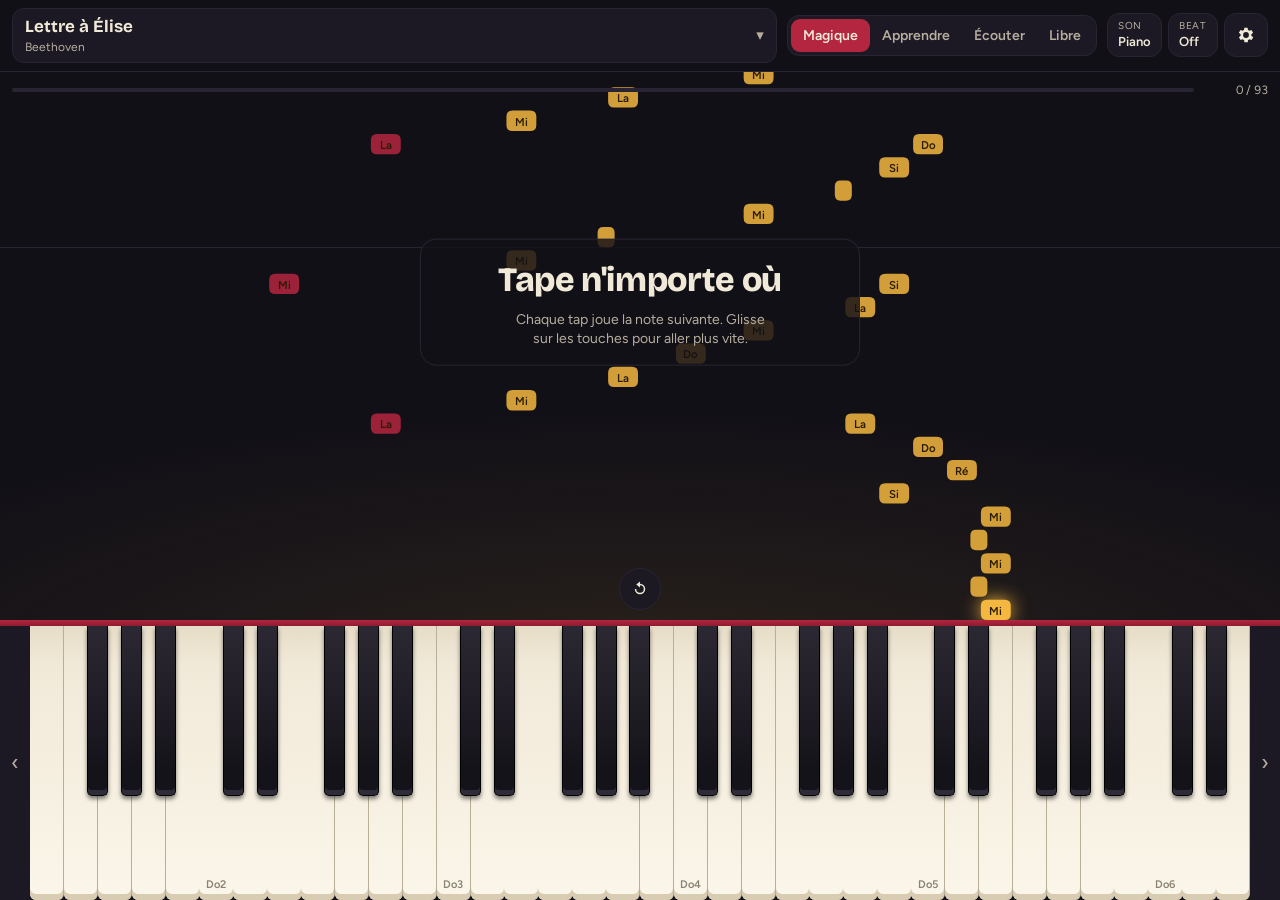
==== index.html @ 15a14df0 "Piano Magique : appli piano gratuite pour jouer des morceaux célèbres - Modes Magique (chaque tap jo" ====
<!doctype html>
<html lang="fr">
<head>
<meta charset="utf-8">
<meta name="viewport" content="width=device-width, initial-scale=1, maximum-scale=1, user-scalable=no, viewport-fit=cover">
<title>Piano Magique</title>
<meta name="description" content="Joue des morceaux célèbres au piano en tapant n'importe quelle touche. Gratuit, sans pub, sans achat.">
<meta name="theme-color" content="#121017">
<meta name="apple-mobile-web-app-capable" content="yes">
<meta name="mobile-web-app-capable" content="yes">
<meta name="apple-mobile-web-app-status-bar-style" content="black-translucent">
<meta name="apple-mobile-web-app-title" content="Piano Magique">
<link rel="manifest" href="manifest.webmanifest">
<link rel="icon" href="icons/icon.svg" type="image/svg+xml">
<link rel="apple-touch-icon" href="icons/icon-180.png">
<link rel="preconnect" href="https://fonts.googleapis.com">
<link rel="preconnect" href="https://fonts.gstatic.com" crossorigin>
<link rel="stylesheet" href="https://fonts.googleapis.com/css2?family=Bricolage+Grotesque:opsz,wght@12..96,500;12..96,700;12..96,800&family=Figtree:wght@400;500;600;700&display=swap">
<link rel="stylesheet" href="style.css">
</head>
<body>
<div id="app" class="mode-magic">
  <header class="topbar">
    <button id="btnLibrary" class="song-btn" type="button" aria-haspopup="dialog">
      <span class="song-meta">
        <span id="songTitle" class="song-title">Choisis un morceau</span>
        <span id="songArtist" class="song-artist">Bibliothèque</span>
      </span>
      <span class="chev" aria-hidden="true">▾</span>
    </button>

    <nav class="modes" role="tablist" aria-label="Mode de jeu">
      <button type="button" role="tab" data-mode="magic" class="active" title="Chaque tap joue la note suivante du morceau">Magique</button>
      <button type="button" role="tab" data-mode="learn" title="Joue la bonne touche pour avancer">Apprendre</button>
      <button type="button" role="tab" data-mode="auto" title="Le morceau se joue tout seul">Écouter</button>
      <button type="button" role="tab" data-mode="free" title="Piano libre">Libre</button>
    </nav>

    <div class="tools">
      <button id="btnSound" class="tool-btn" type="button" aria-haspopup="dialog">
        <span class="tool-label">Son</span><span id="soundName" class="tool-value">Piano</span>
      </button>
      <button id="btnBeat" class="tool-btn" type="button" aria-haspopup="dialog">
        <span class="tool-label">Beat</span><span id="beatName" class="tool-value">Off</span>
      </button>
      <button id="btnSettings" class="icon-btn" type="button" aria-label="Réglages" aria-haspopup="dialog">
        <svg viewBox="0 0 24 24" width="20" height="20" aria-hidden="true"><path fill="currentColor" d="M19.4 13a7.6 7.6 0 0 0 0-2l2.1-1.6-2-3.5-2.5 1a7.4 7.4 0 0 0-1.7-1L15 3.3h-4l-.4 2.6a7.4 7.4 0 0 0-1.7 1l-2.5-1-2 3.5L6.6 11a7.6 7.6 0 0 0 0 2l-2.1 1.6 2 3.5 2.5-1c.5.4 1.1.7 1.7 1l.4 2.6h4l.4-2.6c.6-.3 1.2-.6 1.7-1l2.5 1 2-3.5L19.4 13ZM13 15.5a3.5 3.5 0 1 1 0-7 3.5 3.5 0 0 1 0 7Z" transform="translate(-1 0)"/></svg>
      </button>
    </div>
  </header>

  <section id="stage" aria-label="Partition">
    <canvas id="fall"></canvas>
    <div id="hint" class="hint">
      <strong>Tape n'importe où</strong>
      <span>Chaque tap joue la note suivante. Glisse sur les touches pour aller plus vite.</span>
    </div>
    <div class="hud">
      <div class="progress" aria-hidden="true"><div id="progressBar"></div></div>
      <span id="counter" class="counter">0 / 0</span>
    </div>
    <div class="transport">
      <button id="btnRestart" class="round-btn" type="button" aria-label="Recommencer">
        <svg viewBox="0 0 24 24" width="18" height="18" aria-hidden="true"><path fill="currentColor" d="M12 5V2L7 6l5 4V7a5 5 0 1 1-5 5H5a7 7 0 1 0 7-7Z"/></svg>
      </button>
      <button id="btnPlay" class="round-btn play" type="button" aria-label="Lecture">
        <svg class="i-play" viewBox="0 0 24 24" width="20" height="20" aria-hidden="true"><path fill="currentColor" d="M8 5v14l11-7z"/></svg>
        <svg class="i-pause" viewBox="0 0 24 24" width="20" height="20" aria-hidden="true"><path fill="currentColor" d="M7 5h4v14H7zm6 0h4v14h-4z"/></svg>
      </button>
      <label class="speed" for="speed">
        <span>Vitesse</span>
        <input id="speed" type="range" min="0.4" max="1.6" step="0.05" value="1">
        <output id="speedOut">100 %</output>
      </label>
      <button id="btnRec" class="round-btn rec" type="button" aria-label="Enregistrer">
        <span class="rec-dot" aria-hidden="true"></span>
      </button>
    </div>
    <div id="toast" class="toast" role="status" aria-live="polite"></div>
  </section>

  <section id="kbwrap" aria-label="Clavier">
    <div class="felt" aria-hidden="true"></div>
    <button id="octDown" class="oct-btn" type="button" aria-label="Octave plus grave">‹</button>
    <div id="keyboard"></div>
    <button id="octUp" class="oct-btn" type="button" aria-label="Octave plus aiguë">›</button>
  </section>
</div>

<!-- ======================= Panneaux ======================= -->
<div id="scrim" class="scrim" hidden></div>

<aside id="panelLibrary" class="panel" role="dialog" aria-modal="true" aria-labelledby="libTitle" hidden>
  <header class="panel-head">
    <h2 id="libTitle">Morceaux</h2>
    <button class="close" type="button" data-close aria-label="Fermer">✕</button>
  </header>
  <div class="panel-tools">
    <input id="libSearch" class="search" type="search" placeholder="Rechercher un morceau, un compositeur…" autocomplete="off">
    <div id="libCats" class="chips" role="tablist"></div>
  </div>
  <ul id="libList" class="list"></ul>
  <footer class="panel-foot">
    <button id="btnImportMidi" class="btn" type="button">Importer un MIDI</button>
    <button id="btnNewSong" class="btn" type="button">Écrire un morceau</button>
    <button id="btnImportJson" class="btn ghost" type="button">Importer (.json)</button>
    <button id="btnExportJson" class="btn ghost" type="button">Exporter mes morceaux</button>
    <input id="fileMidi" type="file" accept=".mid,.midi,audio/midi,audio/x-midi" hidden>
    <input id="fileJson" type="file" accept=".json,application/json" hidden>
  </footer>
</aside>

<aside id="panelSound" class="panel" role="dialog" aria-modal="true" aria-labelledby="soundTitle" hidden>
  <header class="panel-head">
    <h2 id="soundTitle">Sons</h2>
    <button class="close" type="button" data-close aria-label="Fermer">✕</button>
  </header>
  <div class="panel-tools">
    <input id="soundSearch" class="search" type="search" placeholder="Rechercher : violon, sax, 808…" autocomplete="off">
    <div id="soundBanks" class="chips" role="tablist"></div>
    <p id="soundNote" class="note"></p>
  </div>
  <div id="soundList" class="sound-grid"></div>
</aside>

<aside id="panelBeat" class="panel" role="dialog" aria-modal="true" aria-labelledby="beatTitle" hidden>
  <header class="panel-head">
    <h2 id="beatTitle">Beat</h2>
    <button class="close" type="button" data-close aria-label="Fermer">✕</button>
  </header>
  <div class="panel-body">
    <div id="beatStyles" class="beat-grid"></div>
    <label class="field" for="beatBpm"><span>Tempo</span>
      <input id="beatBpm" type="range" min="50" max="180" step="1" value="96"><output id="beatBpmOut">96 BPM</output></label>
    <label class="field" for="beatVol"><span>Volume du beat</span>
      <input id="beatVol" type="range" min="0" max="1" step="0.05" value="0.7"></label>
    <label class="check" for="beatSync"><input id="beatSync" type="checkbox" checked> Caler le tempo sur le morceau</label>
    <div id="beatSteps" class="steps" aria-hidden="true"></div>
  </div>
</aside>

<aside id="panelSettings" class="panel" role="dialog" aria-modal="true" aria-labelledby="setTitle" hidden>
  <header class="panel-head">
    <h2 id="setTitle">Réglages</h2>
    <button class="close" type="button" data-close aria-label="Fermer">✕</button>
  </header>
  <div class="panel-body">
    <label class="field" for="setVolume"><span>Volume</span><input id="setVolume" type="range" min="0" max="1" step="0.01" value="0.8"></label>
    <label class="field" for="setReverb"><span>Réverbération</span><input id="setReverb" type="range" min="0" max="0.8" step="0.01" value="0.25"></label>
    <label class="field" for="setKeySize"><span>Taille des touches</span><input id="setKeySize" type="range" min="26" max="70" step="1" value="34"></label>
    <label class="field" for="setTranspose"><span>Transposer</span><input id="setTranspose" type="range" min="-12" max="12" step="1" value="0"><output id="setTransposeOut">0</output></label>
    <label class="check" for="setSustain"><input id="setSustain" type="checkbox"> Pédale de sustain</label>
    <label class="check" for="setLabels"><input id="setLabels" type="checkbox" checked> Noms des notes sur les touches</label>
    <label class="check" for="setSolfege"><input id="setSolfege" type="checkbox" checked> Do Ré Mi (au lieu de C D E)</label>
    <label class="check" for="setAnyOctave"><input id="setAnyOctave" type="checkbox" checked> Mode Apprendre : accepter la bonne note à n'importe quelle octave</label>
    <label class="check" for="setFall"><input id="setFall" type="checkbox" checked> Notes qui tombent</label>
    <p class="note">Clavier d'ordinateur : rangée A&nbsp;S&nbsp;D&nbsp;F… (ou Q&nbsp;S&nbsp;D&nbsp;F en AZERTY) = touches blanches, rangée du dessus = touches noires. En mode Magique, n'importe quelle touche joue la note suivante. Flèches ← → : changer d'octave.</p>
    <p class="note">100&nbsp;% gratuit, sans publicité, sans compte. Tes morceaux restent sur ton appareil.</p>
  </div>
</aside>

<aside id="panelEditor" class="panel wide" role="dialog" aria-modal="true" aria-labelledby="edTitle" hidden>
  <header class="panel-head">
    <h2 id="edTitle">Écrire un morceau</h2>
    <button class="close" type="button" data-close aria-label="Fermer">✕</button>
  </header>
  <form id="edForm" class="panel-body" novalidate>
    <div class="row2">
      <label class="field" for="edName"><span>Titre</span><input id="edName" type="text" required placeholder="Mon morceau"></label>
      <label class="field" for="edArtist"><span>Artiste</span><input id="edArtist" type="text" placeholder="Moi"></label>
    </div>
    <div class="row2">
      <label class="field" for="edBpm"><span>Tempo (noires / min)</span><input id="edBpm" type="number" min="20" max="300" value="100"></label>
      <label class="field" for="edUnit"><span>Durée « 1 » =</span>
        <select id="edUnit"><option value="2">une croche</option><option value="4">une double-croche</option><option value="1">une noire</option></select></label>
    </div>
    <label class="field" for="edNotes"><span>Notes</span>
      <textarea id="edNotes" rows="7" spellcheck="false" placeholder="Mi4:1 Ré#4 Mi4 Ré#4 Mi4 Si3 Ré4 Do4 La3:2"></textarea></label>
    <p class="note">Une note = nom + octave : <code>C4</code> ou <code>Do4</code>, <code>F#5</code> ou <code>Fa#5</code>, <code>Bb3</code> ou <code>Sib3</code>. Accord : <code>C4+E4+G4</code>. Durée : <code>:2</code> (elle reste la même pour les notes suivantes). Silence : <code>-</code>. Astuce : en mode Libre, le bouton ● enregistre ce que tu joues.</p>
    <p id="edError" class="error" role="alert"></p>
    <div class="actions">
      <button id="edPreview" class="btn ghost" type="button">Écouter</button>
      <button class="btn" type="submit">Enregistrer</button>
    </div>
  </form>
</aside>

<aside id="panelMidi" class="panel wide" role="dialog" aria-modal="true" aria-labelledby="midiTitle" hidden>
  <header class="panel-head">
    <h2 id="midiTitle">Importer un fichier MIDI</h2>
    <button class="close" type="button" data-close aria-label="Fermer">✕</button>
  </header>
  <form id="midiForm" class="panel-body" novalidate>
    <label class="field" for="midiName"><span>Titre</span><input id="midiName" type="text"></label>
    <label class="field" for="midiMelody"><span>Piste mélodie (celle que tu joues en tapant)</span><select id="midiMelody"></select></label>
    <fieldset class="field">
      <legend>Accompagnement (joué automatiquement entre tes taps)</legend>
      <div id="midiAcc" class="acc-list"></div>
    </fieldset>
    <label class="field" for="midiChord"><span>Notes max par tap</span>
      <select id="midiChord"><option value="1">1 (mélodie seule)</option><option value="2">2</option><option value="3" selected>3</option><option value="0">Toutes</option></select></label>
    <p class="note">Où trouver des MIDI gratuits : cherche « nom du morceau + midi » (ex. sur bitmidi.com, freemidi.org, musescore.com). Le fichier reste sur ton appareil.</p>
    <p id="midiError" class="error" role="alert"></p>
    <div class="actions">
      <button class="btn" type="submit">Créer le preset</button>
    </div>
  </form>
</aside>

<aside id="panelSave" class="panel" role="dialog" aria-modal="true" aria-labelledby="saveTitle" hidden>
  <header class="panel-head">
    <h2 id="saveTitle">Enregistrement terminé</h2>
    <button class="close" type="button" data-close aria-label="Fermer">✕</button>
  </header>
  <form id="saveForm" class="panel-body" novalidate>
    <p id="saveInfo" class="note"></p>
    <label class="field" for="saveName"><span>Nom du morceau</span><input id="saveName" type="text" required></label>
    <div class="actions">
      <button id="saveDiscard" class="btn ghost" type="button">Supprimer</button>
      <button class="btn" type="submit">Garder</button>
    </div>
  </form>
</aside>

<aside id="panelConfirm" class="panel" role="dialog" aria-modal="true" aria-labelledby="confTitle" hidden>
  <header class="panel-head">
    <h2 id="confTitle">Supprimer ?</h2>
    <button class="close" type="button" data-close aria-label="Fermer">✕</button>
  </header>
  <div class="panel-body">
    <p id="confText" class="note"></p>
    <div class="actions">
      <button class="btn ghost" type="button" data-close>Annuler</button>
      <button id="confOk" class="btn danger" type="button">Supprimer</button>
    </div>
  </div>
</aside>

<script src="js/songs.js"></script>
<script src="js/audio.js"></script>
<script src="js/midi.js"></script>
<script src="js/app.js"></script>
</body>
</html>
---- style.css ----
/* Concept : la scène d'un piano de concert — laque noire, touches ivoire,
   bande de feutre rouge au-dessus du clavier, notes qui s'allument en or. */
:root {
  --lacquer: #121017;      /* fond : laque noire légèrement violacée */
  --lacquer-2: #1c1924;    /* surfaces */
  --lacquer-3: #282433;    /* surfaces relevées, bordures */
  --ivory: #f1e9d8;        /* texte principal + touches blanches */
  --ivory-dim: #b7ae9f;    /* texte secondaire */
  --ebony: #15131a;        /* touches noires */
  --felt: #b4263f;         /* feutre rouge : accent principal */
  --gold: #f4b740;         /* notes jouées / à jouer */
  --teal: #47c2b1;         /* accompagnement automatique */
  --danger: #ff6b6b;
  --font-display: "Bricolage Grotesque", "Avenir Next", "Segoe UI", system-ui, sans-serif;
  --font-body: "Figtree", "Avenir Next", "Segoe UI", system-ui, -apple-system, sans-serif;
  --radius: 12px;
  --kb-h: clamp(150px, 36vh, 280px);
  --gutter-l: max(12px, env(safe-area-inset-left, 0px));
  --gutter-r: max(12px, env(safe-area-inset-right, 0px));
  color-scheme: dark;
}

* { box-sizing: border-box; }
[hidden] { display: none !important; }
html, body { height: 100%; }
body {
  margin: 0;
  background: var(--lacquer);
  color: var(--ivory);
  font-family: var(--font-body);
  font-size: 15px;
  line-height: 1.4;
  overflow: hidden;
  overscroll-behavior: none;
  -webkit-tap-highlight-color: transparent;
  -webkit-user-select: none;
  user-select: none;
  -webkit-touch-callout: none;
}
button, input, select, textarea { font: inherit; color: inherit; }
button { cursor: pointer; }
:focus-visible { outline: 2px solid var(--gold); outline-offset: 2px; }
code { font-family: ui-monospace, "SF Mono", Menlo, monospace; font-size: 0.92em; color: var(--gold); }

#app {
  height: 100%;
  display: flex;
  flex-direction: column;
  padding-top: env(safe-area-inset-top, 0px);
}

/* ---------------------------------------------------------- barre du haut */
.topbar {
  display: flex;
  flex-wrap: wrap;
  align-items: center;
  gap: 8px 10px;
  padding: 8px var(--gutter-r) 8px var(--gutter-l);
  background: var(--lacquer);
  border-bottom: 1px solid var(--lacquer-3);
  z-index: 2;
}
.song-btn {
  display: flex;
  align-items: center;
  gap: 10px;
  min-width: 0;
  flex: 1 1 200px;
  padding: 6px 12px;
  background: var(--lacquer-2);
  border: 1px solid var(--lacquer-3);
  border-radius: var(--radius);
  text-align: left;
}
.song-btn:hover { border-color: var(--ivory-dim); }
.song-meta { display: flex; flex-direction: column; min-width: 0; flex: 1; }
.song-title {
  font-family: var(--font-display);
  font-weight: 700;
  font-size: 17px;
  white-space: nowrap; overflow: hidden; text-overflow: ellipsis;
}
.song-artist { font-size: 12px; color: var(--ivory-dim); white-space: nowrap; overflow: hidden; text-overflow: ellipsis; }
.chev { color: var(--ivory-dim); }

.modes {
  display: flex;
  padding: 3px;
  background: var(--lacquer-2);
  border: 1px solid var(--lacquer-3);
  border-radius: var(--radius);
  order: 2;
}
.modes button {
  border: 0;
  background: transparent;
  padding: 7px 12px;
  border-radius: 9px;
  font-weight: 600;
  font-size: 14px;
  color: var(--ivory-dim);
}
.modes button.active { background: var(--felt); color: var(--ivory); }

.tools { display: flex; gap: 6px; order: 3; }
.tool-btn, .icon-btn {
  display: flex;
  flex-direction: column;
  align-items: flex-start;
  justify-content: center;
  padding: 5px 10px;
  min-height: 44px;
  background: var(--lacquer-2);
  border: 1px solid var(--lacquer-3);
  border-radius: var(--radius);
}
.icon-btn { align-items: center; width: 44px; padding: 0; }
.tool-btn:hover, .icon-btn:hover { border-color: var(--ivory-dim); }
.tool-label { font-size: 10px; letter-spacing: 0.08em; text-transform: uppercase; color: var(--ivory-dim); }
.tool-value { font-size: 13px; font-weight: 600; max-width: 130px; white-space: nowrap; overflow: hidden; text-overflow: ellipsis; }
.tool-btn.on { border-color: var(--gold); }

@media (max-width: 720px) {
  .song-btn { flex-basis: 100%; order: 1; }
  .modes { flex: 1 1 auto; order: 2; }
  .modes button { flex: 1; padding: 7px 4px; font-size: 13px; }
  .tools { flex: 1 1 100%; }
  .tool-btn { flex: 1; }
  .tool-value { max-width: 100%; }
}
@media (max-height: 480px) and (orientation: landscape) {
  .topbar { flex-wrap: nowrap; padding-block: 5px; }
  .song-btn { flex: 1 1 auto; order: 0; padding-block: 3px; }
  .song-title { font-size: 15px; }
  .modes { order: 0; flex: 0 0 auto; }
  .modes button { padding: 6px 9px; }
  .tools { order: 0; }
  .tool-btn, .icon-btn { min-height: 38px; }
  :root { --kb-h: clamp(120px, 42vh, 200px); }
}

/* ---------------------------------------------------------- scène */
#stage {
  position: relative;
  flex: 1;
  min-height: 90px;
  overflow: hidden;
  background:
    radial-gradient(120% 80% at 50% 110%, rgba(244, 183, 64, 0.10), transparent 60%),
    var(--lacquer);
  touch-action: none;
}
#fall { position: absolute; inset: 0; width: 100%; height: 100%; display: block; }
.hint {
  position: absolute;
  left: 50%; top: 42%;
  transform: translate(-50%, -50%);
  display: flex; flex-direction: column; align-items: center; gap: 6px;
  width: min(92%, 440px);
  padding: 16px 20px;
  border-radius: 16px;
  background: rgba(18, 16, 23, 0.82);
  border: 1px solid var(--lacquer-3);
  text-align: center;
  pointer-events: none;
  transition: opacity 0.3s;
  z-index: 1;
}
.hint strong { font-family: var(--font-display); font-weight: 800; font-size: clamp(22px, 5vw, 34px); letter-spacing: -0.01em; text-wrap: balance; }
.hint span { color: var(--ivory-dim); font-size: 14px; text-wrap: balance; }
.hint.gone { opacity: 0; }

.hud {
  position: absolute;
  top: 10px; left: var(--gutter-l); right: var(--gutter-r);
  display: flex; align-items: center; gap: 10px;
  pointer-events: none;
}
.progress { flex: 1; height: 4px; border-radius: 4px; background: var(--lacquer-3); overflow: hidden; }
#progressBar { height: 100%; width: 0; background: var(--gold); transition: width 0.15s; }
.counter { font-size: 12px; color: var(--ivory-dim); font-variant-numeric: tabular-nums; min-width: 64px; text-align: right; }

.transport {
  position: absolute;
  left: var(--gutter-l); right: var(--gutter-r); bottom: 10px;
  display: flex; align-items: center; justify-content: center; gap: 10px;
  pointer-events: none;
}
.transport > * { pointer-events: auto; }
.round-btn {
  width: 42px; height: 42px;
  display: grid; place-items: center;
  border-radius: 50%;
  background: rgba(28, 25, 36, 0.85);
  border: 1px solid var(--lacquer-3);
}
.round-btn:hover { border-color: var(--ivory-dim); }
.round-btn.play { width: 50px; height: 50px; background: var(--ivory); color: var(--lacquer); border-color: var(--ivory); }
.round-btn .i-pause { display: none; }
.round-btn.playing .i-play { display: none; }
.round-btn.playing .i-pause { display: block; }
.rec-dot { width: 14px; height: 14px; border-radius: 50%; background: var(--felt); }
.round-btn.rec.recording { border-color: var(--felt); animation: pulse 1s infinite; }
.round-btn.rec.recording .rec-dot { border-radius: 3px; background: var(--danger); }
@keyframes pulse { 50% { box-shadow: 0 0 0 6px rgba(180, 38, 63, 0.35); } }
.speed {
  display: flex; align-items: center; gap: 8px;
  padding: 6px 12px; border-radius: 999px;
  background: rgba(28, 25, 36, 0.85); border: 1px solid var(--lacquer-3);
  font-size: 12px; color: var(--ivory-dim);
}
.speed input { width: 90px; }
.speed output { font-variant-numeric: tabular-nums; min-width: 40px; color: var(--ivory); }

/* boutons visibles selon le mode */
#btnPlay, .speed { display: none; }
.mode-auto #btnPlay, .mode-auto .speed { display: flex; }
.mode-learn .speed { display: flex; }
#btnRec { display: none; }
.mode-free #btnRec { display: grid; }

.toast {
  position: absolute; left: 50%; top: 26px; transform: translate(-50%, -8px);
  max-width: min(92%, 460px);
  padding: 8px 14px; border-radius: 999px;
  background: var(--ivory); color: var(--lacquer);
  font-weight: 600; font-size: 14px; text-align: center;
  opacity: 0; pointer-events: none; transition: opacity 0.2s, transform 0.2s;
  z-index: 3;
}
.toast.show { opacity: 1; transform: translate(-50%, 0); }

/* ---------------------------------------------------------- clavier */
#kbwrap {
  position: relative;
  height: calc(var(--kb-h) + env(safe-area-inset-bottom, 0px));
  padding-bottom: env(safe-area-inset-bottom, 0px);
  padding-left: env(safe-area-inset-left, 0px);
  padding-right: env(safe-area-inset-right, 0px);
  display: flex;
  background: var(--ebony);
  border-top: 6px solid var(--felt);
}
.felt { position: absolute; left: 0; right: 0; top: -6px; height: 6px; background: linear-gradient(var(--felt), #8d1c30); pointer-events: none; }
.oct-btn {
  flex: 0 0 30px;
  border: 0;
  background: var(--lacquer-2);
  color: var(--ivory-dim);
  font-size: 22px;
}
.oct-btn:hover { color: var(--ivory); }
#keyboard {
  position: relative;
  flex: 1;
  min-width: 0;
  touch-action: none;
  overflow: hidden;
}
.key {
  position: absolute;
  top: 0;
  display: flex; align-items: flex-end; justify-content: center;
  padding-bottom: 8px;
  font-size: 11px; font-weight: 600;
  pointer-events: none; /* les touches sont détectées par géométrie */
}
.key.white {
  height: 100%;
  background: linear-gradient(180deg, #e6dcc7 0%, var(--ivory) 14%, #fbf6ea 100%);
  border-right: 1px solid #b9ae98;
  border-radius: 0 0 6px 6px;
  color: #8a8172;
  box-shadow: inset 0 -6px 0 #d8ccb3;
}
.key.black {
  height: 62%;
  z-index: 2;
  background: linear-gradient(180deg, #2c2833 0%, var(--ebony) 85%);
  border: 1px solid #000;
  border-top: 0;
  border-radius: 0 0 5px 5px;
  box-shadow: inset 0 -5px 0 #2f2b38, 0 3px 4px rgba(0, 0, 0, 0.5);
  color: #8f879c;
  font-size: 9px;
}
.key.white.down { background: linear-gradient(180deg, #d9cdb3, #efe4cc); box-shadow: inset 0 -2px 0 #cdbfa3; }
.key.black.down { background: #0c0b0f; box-shadow: inset 0 -2px 0 #2f2b38; }
.key.lit.white { background: linear-gradient(180deg, #f7d27a, var(--gold)); color: #4a3200; box-shadow: inset 0 -4px 0 #c98f1d, 0 0 18px rgba(244, 183, 64, 0.6); }
.key.lit.black { background: linear-gradient(180deg, #ffd27a, #d99a1f); color: #3a2700; box-shadow: 0 0 16px rgba(244, 183, 64, 0.6); }
.key.acc.white { background: linear-gradient(180deg, #a6e9df, var(--teal)); color: #053a33; }
.key.acc.black { background: linear-gradient(180deg, #7fe0d2, #2b9f90); color: #053a33; }
.key.next.white { box-shadow: inset 0 -6px 0 var(--gold), inset 0 0 0 3px var(--gold); color: #8a5a00; }
.key.next.black { box-shadow: inset 0 0 0 3px var(--gold); }
.key.wrong.white { background: linear-gradient(180deg, #ffb3b3, var(--danger)); }
.key.wrong.black { background: var(--danger); }
.hide-labels .key span { display: none; }

/* ---------------------------------------------------------- panneaux */
.scrim { position: fixed; inset: 0; background: rgba(5, 4, 8, 0.6); z-index: 20; }
.panel {
  position: fixed;
  top: 0; right: 0; bottom: 0;
  width: min(440px, 100%);
  display: flex; flex-direction: column;
  background: var(--lacquer-2);
  border-left: 1px solid var(--lacquer-3);
  z-index: 21;
  padding-top: env(safe-area-inset-top, 0px);
  padding-bottom: env(safe-area-inset-bottom, 0px);
  padding-right: env(safe-area-inset-right, 0px);
  -webkit-user-select: text; user-select: text;
  animation: slide 0.22s ease-out;
}
.panel.wide { width: min(620px, 100%); }
@keyframes slide { from { transform: translateX(24px); opacity: 0; } }
@media (prefers-reduced-motion: reduce) { .panel { animation: none; } .round-btn.rec.recording { animation: none; } }
.panel-head {
  display: flex; align-items: center; justify-content: space-between; gap: 12px;
  padding: 14px 16px 10px;
}
.panel-head h2 { margin: 0; font-family: var(--font-display); font-weight: 800; font-size: 24px; letter-spacing: -0.01em; }
.close { width: 40px; height: 40px; border-radius: 50%; border: 1px solid var(--lacquer-3); background: transparent; }
.panel-tools { padding: 0 16px 10px; display: flex; flex-direction: column; gap: 10px; }
.panel-body { padding: 4px 16px 20px; display: flex; flex-direction: column; gap: 14px; overflow-y: auto; }
.panel-foot { padding: 12px 16px; display: flex; flex-wrap: wrap; gap: 8px; border-top: 1px solid var(--lacquer-3); }
.search {
  width: 100%;
  padding: 11px 14px;
  border-radius: var(--radius);
  border: 1px solid var(--lacquer-3);
  background: var(--lacquer);
}
.chips { display: flex; gap: 6px; overflow-x: auto; padding-bottom: 2px; scrollbar-width: none; }
.chips::-webkit-scrollbar { display: none; }
.chip {
  flex: 0 0 auto;
  padding: 6px 12px;
  border-radius: 999px;
  border: 1px solid var(--lacquer-3);
  background: transparent;
  font-size: 13px; font-weight: 600; color: var(--ivory-dim);
}
.chip.active { background: var(--ivory); color: var(--lacquer); border-color: var(--ivory); }
.note { margin: 0; font-size: 13px; color: var(--ivory-dim); }
.error { margin: 0; font-size: 13px; color: var(--danger); min-height: 1em; }

.list { list-style: none; margin: 0; padding: 0 8px 12px; overflow-y: auto; flex: 1; }
.list li { display: flex; align-items: center; gap: 4px; border-radius: 10px; }
.list li.current { background: var(--lacquer-3); }
.list .pick {
  flex: 1; min-width: 0;
  display: flex; flex-direction: column; align-items: flex-start;
  padding: 10px 10px;
  border: 0; background: transparent; text-align: left; border-radius: 10px;
}
.list .pick:hover { background: var(--lacquer-3); }
.list .t { font-weight: 600; white-space: nowrap; overflow: hidden; text-overflow: ellipsis; max-width: 100%; }
.list .a { font-size: 12px; color: var(--ivory-dim); }
.list .mini {
  width: 36px; height: 36px; flex: 0 0 36px;
  border: 0; background: transparent; border-radius: 50%;
  color: var(--ivory-dim); font-size: 16px;
}
.list .mini:hover { background: var(--lacquer-3); color: var(--ivory); }
.list .mini.fav { color: var(--gold); }
.list .empty { padding: 24px 12px; color: var(--ivory-dim); text-align: center; display: block; }

.sound-grid {
  display: grid; grid-template-columns: repeat(auto-fill, minmax(150px, 1fr));
  gap: 8px; padding: 0 16px 20px; overflow-y: auto; align-content: start;
}
.sound-grid h3 {
  grid-column: 1 / -1; margin: 10px 0 0;
  font-size: 11px; letter-spacing: 0.08em; text-transform: uppercase; color: var(--ivory-dim); font-weight: 700;
}
.sound {
  display: flex; align-items: center; gap: 8px;
  padding: 10px; min-height: 48px;
  border-radius: 10px; border: 1px solid var(--lacquer-3);
  background: var(--lacquer); text-align: left; font-size: 13px; font-weight: 600;
  position: relative; overflow: hidden;
}
.sound:hover { border-color: var(--ivory-dim); }
.sound.active { border-color: var(--gold); box-shadow: inset 0 0 0 1px var(--gold); }
.sound .ico { font-size: 18px; }
.sound .bar { position: absolute; left: 0; bottom: 0; height: 3px; background: var(--gold); width: 0; }

.beat-grid { display: grid; grid-template-columns: repeat(auto-fill, minmax(110px, 1fr)); gap: 8px; }
.beat-grid button {
  padding: 12px 8px; border-radius: 10px;
  border: 1px solid var(--lacquer-3); background: var(--lacquer);
  font-weight: 600;
}
.beat-grid button.active { background: var(--felt); border-color: var(--felt); }
.steps { display: grid; grid-template-columns: repeat(16, 1fr); gap: 3px; }
.steps i { height: 10px; border-radius: 2px; background: var(--lacquer-3); }
.steps i.k { background: var(--felt); }
.steps i.now { outline: 2px solid var(--gold); }

.field { display: flex; flex-direction: column; gap: 6px; margin: 0; padding: 0; border: 0; min-width: 0; }
.field > span, .field legend { font-size: 12px; letter-spacing: 0.06em; text-transform: uppercase; color: var(--ivory-dim); font-weight: 600; padding: 0; }
.field output { font-size: 13px; font-variant-numeric: tabular-nums; }
.field input[type="text"], .field input[type="number"], .field select, .field textarea {
  width: 100%;
  padding: 10px 12px;
  border-radius: 10px;
  border: 1px solid var(--lacquer-3);
  background: var(--lacquer);
}
.field textarea { font-family: ui-monospace, "SF Mono", Menlo, monospace; font-size: 14px; resize: vertical; }
input[type="range"] { accent-color: var(--gold); width: 100%; }
.check { display: flex; align-items: flex-start; gap: 10px; font-size: 14px; }
.check input { accent-color: var(--gold); width: 18px; height: 18px; margin: 1px 0 0; flex: 0 0 auto; }
.row2 { display: grid; grid-template-columns: 1fr 1fr; gap: 10px; }
@media (max-width: 420px) { .row2 { grid-template-columns: 1fr; } }
.acc-list { display: flex; flex-direction: column; gap: 6px; max-height: 180px; overflow-y: auto; }
.actions { display: flex; justify-content: flex-end; gap: 8px; flex-wrap: wrap; }
.btn {
  padding: 10px 16px; border-radius: 10px;
  border: 1px solid var(--ivory); background: var(--ivory); color: var(--lacquer);
  font-weight: 700; font-size: 14px;
}
.btn.ghost { background: transparent; color: var(--ivory); border-color: var(--lacquer-3); }
.btn.danger { background: var(--danger); border-color: var(--danger); color: var(--lacquer); }
.btn:hover { filter: brightness(1.08); }
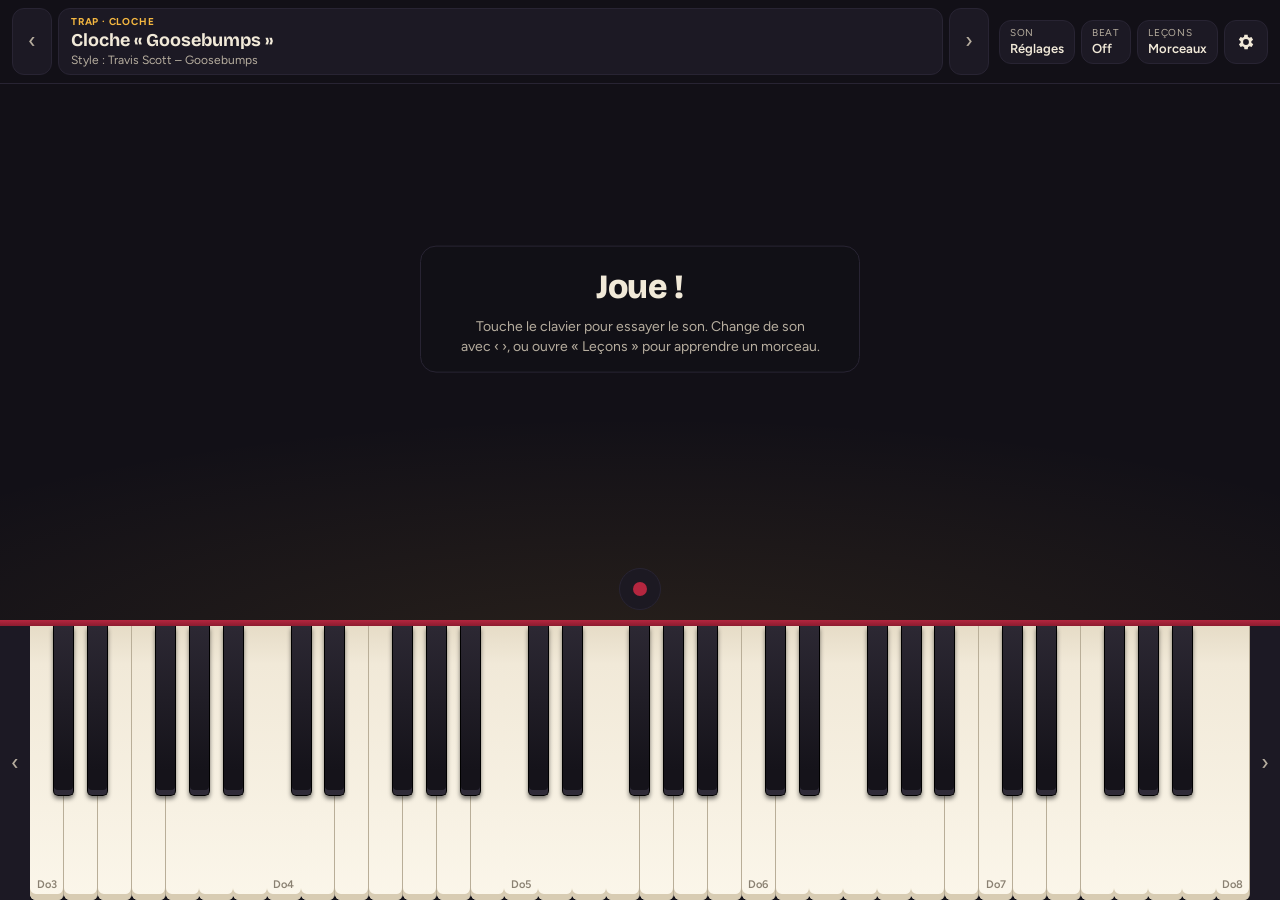
==== commit 64bdd153: "Refonte autour des sons : 133 presets inspirés de tubes - Moteur de synthèse modulaire (unisson, FM," ====
--- a/index.html
+++ b/index.html
@@ -4,7 +4,7 @@
 <meta charset="utf-8">
 <meta name="viewport" content="width=device-width, initial-scale=1, maximum-scale=1, user-scalable=no, viewport-fit=cover">
 <title>Piano Magique</title>
-<meta name="description" content="Joue des morceaux célèbres au piano en tapant n'importe quelle touche. Gratuit, sans pub, sans achat.">
+<meta name="description" content="Plus de 100 sons inspirés de tubes à jouer sur un piano tactile. Gratuit, sans pub, sans achat.">
 <meta name="theme-color" content="#121017">
 <meta name="apple-mobile-web-app-capable" content="yes">
 <meta name="mobile-web-app-capable" content="yes">
@@ -19,45 +19,54 @@
 <link rel="stylesheet" href="style.css">
 </head>
 <body>
-<div id="app" class="mode-magic">
+<div id="app" class="mode-free">
   <header class="topbar">
-    <button id="btnLibrary" class="song-btn" type="button" aria-haspopup="dialog">
-      <span class="song-meta">
-        <span id="songTitle" class="song-title">Choisis un morceau</span>
-        <span id="songArtist" class="song-artist">Bibliothèque</span>
-      </span>
-      <span class="chev" aria-hidden="true">▾</span>
-    </button>
-
-    <nav class="modes" role="tablist" aria-label="Mode de jeu">
-      <button type="button" role="tab" data-mode="magic" class="active" title="Chaque tap joue la note suivante du morceau">Magique</button>
-      <button type="button" role="tab" data-mode="learn" title="Joue la bonne touche pour avancer">Apprendre</button>
-      <button type="button" role="tab" data-mode="auto" title="Le morceau se joue tout seul">Écouter</button>
-      <button type="button" role="tab" data-mode="free" title="Piano libre">Libre</button>
-    </nav>
-
+    <div class="preset-nav">
+      <button id="presetPrev" class="nav-btn" type="button" aria-label="Son précédent">‹</button>
+      <button id="btnPreset" class="preset-btn" type="button" aria-haspopup="dialog">
+        <span id="presetCat" class="preset-cat">Sons</span>
+        <span id="presetName" class="preset-name">Choisis un son</span>
+        <span id="presetRef" class="preset-ref">Bibliothèque de sons</span>
+      </button>
+      <button id="presetNext" class="nav-btn" type="button" aria-label="Son suivant">›</button>
+    </div>
     <div class="tools">
-      <button id="btnSound" class="tool-btn" type="button" aria-haspopup="dialog">
-        <span class="tool-label">Son</span><span id="soundName" class="tool-value">Piano</span>
+      <button id="btnTweak" class="tool-btn" type="button" aria-haspopup="dialog">
+        <span class="tool-label">Son</span><span class="tool-value">Réglages</span>
       </button>
       <button id="btnBeat" class="tool-btn" type="button" aria-haspopup="dialog">
         <span class="tool-label">Beat</span><span id="beatName" class="tool-value">Off</span>
       </button>
+      <button id="btnLessons" class="tool-btn" type="button" aria-haspopup="dialog">
+        <span class="tool-label">Leçons</span><span class="tool-value">Morceaux</span>
+      </button>
       <button id="btnSettings" class="icon-btn" type="button" aria-label="Réglages" aria-haspopup="dialog">
         <svg viewBox="0 0 24 24" width="20" height="20" aria-hidden="true"><path fill="currentColor" d="M19.4 13a7.6 7.6 0 0 0 0-2l2.1-1.6-2-3.5-2.5 1a7.4 7.4 0 0 0-1.7-1L15 3.3h-4l-.4 2.6a7.4 7.4 0 0 0-1.7 1l-2.5-1-2 3.5L6.6 11a7.6 7.6 0 0 0 0 2l-2.1 1.6 2 3.5 2.5-1c.5.4 1.1.7 1.7 1l.4 2.6h4l.4-2.6c.6-.3 1.2-.6 1.7-1l2.5 1 2-3.5L19.4 13ZM13 15.5a3.5 3.5 0 1 1 0-7 3.5 3.5 0 0 1 0 7Z" transform="translate(-1 0)"/></svg>
       </button>
     </div>
   </header>
 
-  <section id="stage" aria-label="Partition">
+  <section id="stage" aria-label="Scène">
     <canvas id="fall"></canvas>
+    <div id="lessonBar" class="lesson-bar" hidden>
+      <div class="lesson-meta">
+        <span class="tool-label">Leçon</span>
+        <span id="songTitle" class="lesson-title"></span>
+      </div>
+      <nav class="modes" role="tablist" aria-label="Mode de leçon">
+        <button type="button" role="tab" data-mode="magic" class="active" title="Chaque tap joue la note suivante">Magique</button>
+        <button type="button" role="tab" data-mode="learn" title="Joue la touche dorée pour avancer">Apprendre</button>
+        <button type="button" role="tab" data-mode="auto" title="Le morceau se joue tout seul">Écouter</button>
+      </nav>
+      <button id="btnQuitLesson" class="btn ghost small" type="button">Quitter</button>
+    </div>
     <div id="hint" class="hint">
-      <strong>Tape n'importe où</strong>
-      <span>Chaque tap joue la note suivante. Glisse sur les touches pour aller plus vite.</span>
-    </div>
-    <div class="hud">
+      <strong>Joue !</strong>
+      <span></span>
+    </div>
+    <div class="hud" id="hud" hidden>
       <div class="progress" aria-hidden="true"><div id="progressBar"></div></div>
-      <span id="counter" class="counter">0 / 0</span>
+      <span id="counter" class="counter"></span>
     </div>
     <div class="transport">
       <button id="btnRestart" class="round-btn" type="button" aria-label="Recommencer">
@@ -90,13 +99,48 @@
 <!-- ======================= Panneaux ======================= -->
 <div id="scrim" class="scrim" hidden></div>
 
+<aside id="panelSound" class="panel wide" role="dialog" aria-modal="true" aria-labelledby="soundTitle" hidden>
+  <header class="panel-head">
+    <h2 id="soundTitle">Sons</h2>
+    <button class="close" type="button" data-close aria-label="Fermer">✕</button>
+  </header>
+  <div class="panel-tools">
+    <input id="soundSearch" class="search" type="search" placeholder="Artiste, morceau ou instrument : Travis, phonk, 808, flûte…" autocomplete="off">
+    <div id="soundCats" class="chips" role="tablist"></div>
+    <div id="soundBanks" class="chips" role="tablist" hidden></div>
+    <p id="soundNote" class="note"></p>
+  </div>
+  <div id="soundList" class="sound-grid"></div>
+</aside>
+
+<aside id="panelTweak" class="panel" role="dialog" aria-modal="true" aria-labelledby="tweakTitle" hidden>
+  <header class="panel-head">
+    <h2 id="tweakTitle">Réglages du son</h2>
+    <button class="close" type="button" data-close aria-label="Fermer">✕</button>
+  </header>
+  <div class="panel-body">
+    <p id="tweakFor" class="note"></p>
+    <div id="tweakSliders" class="tweaks"></div>
+    <label class="check" for="twMono"><input id="twMono" type="checkbox"> Mono avec glissando (808, leads)</label>
+    <div class="actions">
+      <button id="twReset" class="btn ghost" type="button">Réinitialiser</button>
+      <button id="twSave" class="btn" type="button">Enregistrer dans « Mes sons »</button>
+    </div>
+    <div id="twSaveRow" class="save-row" hidden>
+      <label class="field" for="twName"><span>Nom de ton son</span><input id="twName" type="text"></label>
+      <button id="twSaveOk" class="btn" type="button">Garder</button>
+    </div>
+  </div>
+</aside>
+
 <aside id="panelLibrary" class="panel" role="dialog" aria-modal="true" aria-labelledby="libTitle" hidden>
   <header class="panel-head">
-    <h2 id="libTitle">Morceaux</h2>
+    <h2 id="libTitle">Leçons</h2>
     <button class="close" type="button" data-close aria-label="Fermer">✕</button>
   </header>
   <div class="panel-tools">
-    <input id="libSearch" class="search" type="search" placeholder="Rechercher un morceau, un compositeur…" autocomplete="off">
+    <p class="note">Apprends un morceau avec le son de ton choix : les notes tombent sur le clavier. En mode Magique, chaque tap joue la note suivante.</p>
+    <input id="libSearch" class="search" type="search" placeholder="Rechercher un morceau…" autocomplete="off">
     <div id="libCats" class="chips" role="tablist"></div>
   </div>
   <ul id="libList" class="list"></ul>
@@ -104,23 +148,10 @@
     <button id="btnImportMidi" class="btn" type="button">Importer un MIDI</button>
     <button id="btnNewSong" class="btn" type="button">Écrire un morceau</button>
     <button id="btnImportJson" class="btn ghost" type="button">Importer (.json)</button>
-    <button id="btnExportJson" class="btn ghost" type="button">Exporter mes morceaux</button>
+    <button id="btnExportJson" class="btn ghost" type="button">Exporter</button>
     <input id="fileMidi" type="file" accept=".mid,.midi,audio/midi,audio/x-midi" hidden>
     <input id="fileJson" type="file" accept=".json,application/json" hidden>
   </footer>
-</aside>
-
-<aside id="panelSound" class="panel" role="dialog" aria-modal="true" aria-labelledby="soundTitle" hidden>
-  <header class="panel-head">
-    <h2 id="soundTitle">Sons</h2>
-    <button class="close" type="button" data-close aria-label="Fermer">✕</button>
-  </header>
-  <div class="panel-tools">
-    <input id="soundSearch" class="search" type="search" placeholder="Rechercher : violon, sax, 808…" autocomplete="off">
-    <div id="soundBanks" class="chips" role="tablist"></div>
-    <p id="soundNote" class="note"></p>
-  </div>
-  <div id="soundList" class="sound-grid"></div>
 </aside>
 
 <aside id="panelBeat" class="panel" role="dialog" aria-modal="true" aria-labelledby="beatTitle" hidden>
@@ -134,7 +165,7 @@
       <input id="beatBpm" type="range" min="50" max="180" step="1" value="96"><output id="beatBpmOut">96 BPM</output></label>
     <label class="field" for="beatVol"><span>Volume du beat</span>
       <input id="beatVol" type="range" min="0" max="1" step="0.05" value="0.7"></label>
-    <label class="check" for="beatSync"><input id="beatSync" type="checkbox" checked> Caler le tempo sur le morceau</label>
+    <label class="check" for="beatSync"><input id="beatSync" type="checkbox" checked> Pendant une leçon, caler le tempo sur le morceau</label>
     <div id="beatSteps" class="steps" aria-hidden="true"></div>
   </div>
 </aside>
@@ -145,17 +176,21 @@
     <button class="close" type="button" data-close aria-label="Fermer">✕</button>
   </header>
   <div class="panel-body">
-    <label class="field" for="setVolume"><span>Volume</span><input id="setVolume" type="range" min="0" max="1" step="0.01" value="0.8"></label>
-    <label class="field" for="setReverb"><span>Réverbération</span><input id="setReverb" type="range" min="0" max="0.8" step="0.01" value="0.25"></label>
+    <label class="field" for="setVolume"><span>Volume général</span><input id="setVolume" type="range" min="0" max="1" step="0.01" value="0.85"></label>
     <label class="field" for="setKeySize"><span>Taille des touches</span><input id="setKeySize" type="range" min="26" max="70" step="1" value="34"></label>
     <label class="field" for="setTranspose"><span>Transposer</span><input id="setTranspose" type="range" min="-12" max="12" step="1" value="0"><output id="setTransposeOut">0</output></label>
+    <fieldset class="field">
+      <legend>Couleur des touches allumées</legend>
+      <div id="keyColors" class="swatches"></div>
+    </fieldset>
     <label class="check" for="setSustain"><input id="setSustain" type="checkbox"> Pédale de sustain</label>
     <label class="check" for="setLabels"><input id="setLabels" type="checkbox" checked> Noms des notes sur les touches</label>
     <label class="check" for="setSolfege"><input id="setSolfege" type="checkbox" checked> Do Ré Mi (au lieu de C D E)</label>
-    <label class="check" for="setAnyOctave"><input id="setAnyOctave" type="checkbox" checked> Mode Apprendre : accepter la bonne note à n'importe quelle octave</label>
-    <label class="check" for="setFall"><input id="setFall" type="checkbox" checked> Notes qui tombent</label>
-    <p class="note">Clavier d'ordinateur : rangée A&nbsp;S&nbsp;D&nbsp;F… (ou Q&nbsp;S&nbsp;D&nbsp;F en AZERTY) = touches blanches, rangée du dessus = touches noires. En mode Magique, n'importe quelle touche joue la note suivante. Flèches ← → : changer d'octave.</p>
-    <p class="note">100&nbsp;% gratuit, sans publicité, sans compte. Tes morceaux restent sur ton appareil.</p>
+    <label class="check" for="setAnyOctave"><input id="setAnyOctave" type="checkbox" checked> Leçons : accepter la bonne note à n'importe quelle octave</label>
+    <label class="check" for="setFall"><input id="setFall" type="checkbox" checked> Notes animées au-dessus du clavier</label>
+    <button id="btnMidi" class="btn ghost" type="button">Connecter un clavier MIDI</button>
+    <p class="note">Clavier MIDI : branche-le (ou connecte-le en Bluetooth) puis touche une note, puis touche « Connecter un clavier MIDI » (Chrome, Edge, Android). Clavier d'ordinateur : rangée A&nbsp;S&nbsp;D&nbsp;F… (Q&nbsp;S&nbsp;D&nbsp;F en AZERTY) = touches blanches, rangée du dessus = touches noires, flèches ← → = octave, ↑ ↓ = son suivant.</p>
+    <p class="note">100&nbsp;% gratuit, sans publicité, sans compte. Les sons sont recréés par synthèse et s'inspirent des morceaux cités ; tes sons et morceaux restent sur ton appareil.</p>
   </div>
 </aside>
 
@@ -176,7 +211,7 @@
     </div>
     <label class="field" for="edNotes"><span>Notes</span>
       <textarea id="edNotes" rows="7" spellcheck="false" placeholder="Mi4:1 Ré#4 Mi4 Ré#4 Mi4 Si3 Ré4 Do4 La3:2"></textarea></label>
-    <p class="note">Une note = nom + octave : <code>C4</code> ou <code>Do4</code>, <code>F#5</code> ou <code>Fa#5</code>, <code>Bb3</code> ou <code>Sib3</code>. Accord : <code>C4+E4+G4</code>. Durée : <code>:2</code> (elle reste la même pour les notes suivantes). Silence : <code>-</code>. Astuce : en mode Libre, le bouton ● enregistre ce que tu joues.</p>
+    <p class="note">Une note = nom + octave : <code>C4</code> ou <code>Do4</code>, <code>F#5</code> ou <code>Fa#5</code>, <code>Bb3</code> ou <code>Sib3</code>. Accord : <code>C4+E4+G4</code>. Durée : <code>:2</code> (elle reste la même pour les notes suivantes). Silence : <code>-</code>. Astuce : le bouton ● enregistre ce que tu joues.</p>
     <p id="edError" class="error" role="alert"></p>
     <div class="actions">
       <button id="edPreview" class="btn ghost" type="button">Écouter</button>
@@ -199,10 +234,10 @@
     </fieldset>
     <label class="field" for="midiChord"><span>Notes max par tap</span>
       <select id="midiChord"><option value="1">1 (mélodie seule)</option><option value="2">2</option><option value="3" selected>3</option><option value="0">Toutes</option></select></label>
-    <p class="note">Où trouver des MIDI gratuits : cherche « nom du morceau + midi » (ex. sur bitmidi.com, freemidi.org, musescore.com). Le fichier reste sur ton appareil.</p>
+    <p class="note">Le fichier reste sur ton appareil.</p>
     <p id="midiError" class="error" role="alert"></p>
     <div class="actions">
-      <button class="btn" type="submit">Créer le preset</button>
+      <button class="btn" type="submit">Créer la leçon</button>
     </div>
   </form>
 </aside>
@@ -236,6 +271,7 @@
   </div>
 </aside>
 
+<script src="js/presets.js"></script>
 <script src="js/songs.js"></script>
 <script src="js/audio.js"></script>
 <script src="js/midi.js"></script>
--- a/style.css
+++ b/style.css
@@ -60,28 +60,40 @@
   border-bottom: 1px solid var(--lacquer-3);
   z-index: 2;
 }
-.song-btn {
-  display: flex;
-  align-items: center;
-  gap: 10px;
+.preset-nav {
+  display: flex;
+  align-items: stretch;
+  gap: 6px;
+  flex: 1 1 280px;
   min-width: 0;
-  flex: 1 1 200px;
+}
+.nav-btn {
+  flex: 0 0 40px;
+  border-radius: var(--radius);
+  border: 1px solid var(--lacquer-3);
+  background: var(--lacquer-2);
+  font-size: 22px;
+  color: var(--ivory-dim);
+}
+.nav-btn:hover { color: var(--ivory); border-color: var(--ivory-dim); }
+.preset-btn {
+  flex: 1;
+  min-width: 0;
+  display: flex;
+  flex-direction: column;
+  align-items: flex-start;
+  gap: 1px;
   padding: 6px 12px;
   background: var(--lacquer-2);
   border: 1px solid var(--lacquer-3);
   border-radius: var(--radius);
   text-align: left;
 }
-.song-btn:hover { border-color: var(--ivory-dim); }
-.song-meta { display: flex; flex-direction: column; min-width: 0; flex: 1; }
-.song-title {
-  font-family: var(--font-display);
-  font-weight: 700;
-  font-size: 17px;
-  white-space: nowrap; overflow: hidden; text-overflow: ellipsis;
-}
-.song-artist { font-size: 12px; color: var(--ivory-dim); white-space: nowrap; overflow: hidden; text-overflow: ellipsis; }
-.chev { color: var(--ivory-dim); }
+.preset-btn:hover { border-color: var(--ivory-dim); }
+.preset-cat { font-size: 10px; letter-spacing: 0.08em; text-transform: uppercase; color: var(--gold); font-weight: 700; }
+.preset-name, .preset-ref { max-width: 100%; white-space: nowrap; overflow: hidden; text-overflow: ellipsis; }
+.preset-name { font-family: var(--font-display); font-weight: 700; font-size: 18px; line-height: 1.15; }
+.preset-ref { font-size: 12px; color: var(--ivory-dim); }
 
 .modes {
   display: flex;
@@ -89,20 +101,19 @@
   background: var(--lacquer-2);
   border: 1px solid var(--lacquer-3);
   border-radius: var(--radius);
-  order: 2;
 }
 .modes button {
   border: 0;
   background: transparent;
-  padding: 7px 12px;
+  padding: 6px 11px;
   border-radius: 9px;
   font-weight: 600;
-  font-size: 14px;
+  font-size: 13px;
   color: var(--ivory-dim);
 }
 .modes button.active { background: var(--felt); color: var(--ivory); }
 
-.tools { display: flex; gap: 6px; order: 3; }
+.tools { display: flex; gap: 6px; }
 .tool-btn, .icon-btn {
   display: flex;
   flex-direction: column;
@@ -121,22 +132,20 @@
 .tool-btn.on { border-color: var(--gold); }
 
 @media (max-width: 720px) {
-  .song-btn { flex-basis: 100%; order: 1; }
-  .modes { flex: 1 1 auto; order: 2; }
-  .modes button { flex: 1; padding: 7px 4px; font-size: 13px; }
+  .preset-nav { flex-basis: 100%; }
   .tools { flex: 1 1 100%; }
   .tool-btn { flex: 1; }
   .tool-value { max-width: 100%; }
 }
 @media (max-height: 480px) and (orientation: landscape) {
   .topbar { flex-wrap: nowrap; padding-block: 5px; }
-  .song-btn { flex: 1 1 auto; order: 0; padding-block: 3px; }
-  .song-title { font-size: 15px; }
-  .modes { order: 0; flex: 0 0 auto; }
-  .modes button { padding: 6px 9px; }
-  .tools { order: 0; }
+  .preset-nav { flex: 1 1 auto; }
+  .preset-btn { padding-block: 3px; }
+  .preset-name { font-size: 15px; }
+  .preset-cat { display: none; }
   .tool-btn, .icon-btn { min-height: 38px; }
-  :root { --kb-h: clamp(120px, 42vh, 200px); }
+  .tool-label { display: none; }
+  :root { --kb-h: clamp(120px, 44vh, 200px); }
 }
 
 /* ---------------------------------------------------------- scène */
@@ -213,11 +222,21 @@
 .speed output { font-variant-numeric: tabular-nums; min-width: 40px; color: var(--ivory); }
 
 /* boutons visibles selon le mode */
-#btnPlay, .speed { display: none; }
-.mode-auto #btnPlay, .mode-auto .speed { display: flex; }
-.mode-learn .speed { display: flex; }
-#btnRec { display: none; }
-.mode-free #btnRec { display: grid; }
+.transport > * { display: none !important; }
+.mode-free #btnRec { display: grid !important; }
+.mode-magic #btnRestart, .mode-learn #btnRestart, .mode-auto #btnRestart, .mode-auto #btnPlay { display: grid !important; }
+.mode-auto .speed, .mode-learn .speed { display: flex !important; }
+
+.lesson-bar {
+  position: absolute;
+  top: 8px; left: var(--gutter-l); right: var(--gutter-r);
+  display: flex; align-items: center; gap: 8px; flex-wrap: wrap;
+  z-index: 2;
+}
+.lesson-meta { display: flex; flex-direction: column; min-width: 0; flex: 1 1 120px; }
+.lesson-title { font-family: var(--font-display); font-weight: 700; font-size: 15px; white-space: nowrap; overflow: hidden; text-overflow: ellipsis; }
+.btn.small { padding: 7px 12px; font-size: 13px; }
+.hud { top: auto; bottom: 64px; }
 
 .toast {
   position: absolute; left: 50%; top: 26px; transform: translate(-50%, -8px);
@@ -312,7 +331,7 @@
   -webkit-user-select: text; user-select: text;
   animation: slide 0.22s ease-out;
 }
-.panel.wide { width: min(620px, 100%); }
+.panel.wide { width: min(680px, 100%); }
 @keyframes slide { from { transform: translateX(24px); opacity: 0; } }
 @media (prefers-reduced-motion: reduce) { .panel { animation: none; } .round-btn.rec.recording { animation: none; } }
 .panel-head {
@@ -367,7 +386,7 @@
 .list .empty { padding: 24px 12px; color: var(--ivory-dim); text-align: center; display: block; }
 
 .sound-grid {
-  display: grid; grid-template-columns: repeat(auto-fill, minmax(150px, 1fr));
+  display: grid; grid-template-columns: repeat(auto-fill, minmax(170px, 1fr));
   gap: 8px; padding: 0 16px 20px; overflow-y: auto; align-content: start;
 }
 .sound-grid h3 {
@@ -383,7 +402,18 @@
 }
 .sound:hover { border-color: var(--ivory-dim); }
 .sound.active { border-color: var(--gold); box-shadow: inset 0 0 0 1px var(--gold); }
-.sound .ico { font-size: 18px; }
+.sound { flex-direction: column; align-items: flex-start; gap: 2px; padding: 10px 12px; }
+.sound .nm { font-weight: 700; font-size: 14px; }
+.sound .rf { font-size: 12px; color: var(--ivory-dim); font-weight: 500; }
+.sound .tg { font-size: 10px; letter-spacing: 0.06em; text-transform: uppercase; color: var(--gold); font-weight: 700; }
+.sound .fav { position: absolute; top: 6px; right: 8px; color: var(--gold); font-size: 13px; }
+.tweaks { display: grid; grid-template-columns: 1fr 1fr; gap: 12px 16px; }
+@media (max-width: 420px) { .tweaks { grid-template-columns: 1fr; } }
+.save-row { display: flex; gap: 8px; align-items: flex-end; }
+.save-row .field { flex: 1; }
+.swatches { display: flex; gap: 10px; flex-wrap: wrap; }
+.swatch { width: 36px; height: 36px; border-radius: 50%; border: 2px solid var(--lacquer-3); }
+.swatch.active { border-color: var(--ivory); box-shadow: 0 0 0 2px var(--lacquer-2) inset; }
 .sound .bar { position: absolute; left: 0; bottom: 0; height: 3px; background: var(--gold); width: 0; }
 
 .beat-grid { display: grid; grid-template-columns: repeat(auto-fill, minmax(110px, 1fr)); gap: 8px; }
@@ -424,3 +454,18 @@
 .btn.ghost { background: transparent; color: var(--ivory); border-color: var(--lacquer-3); }
 .btn.danger { background: var(--danger); border-color: var(--danger); color: var(--lacquer); }
 .btn:hover { filter: brightness(1.08); }
+
+/* cartes de sons (div contenant un bouton principal + favori) */
+.sound { padding: 0; display: block; }
+.sound .pick {
+  display: flex; flex-direction: column; align-items: flex-start; gap: 2px;
+  width: 100%; min-height: 64px; padding: 10px 34px 10px 12px;
+  border: 0; background: transparent; text-align: left; border-radius: 10px;
+}
+.sound .rf { font-size: 12px; color: var(--ivory-dim); font-weight: 500; }
+.sound .star {
+  position: absolute; top: 4px; right: 4px; width: 30px; height: 30px;
+  border: 0; background: transparent; border-radius: 50%; color: var(--ivory-dim); font-size: 15px;
+}
+.sound .star.on { color: var(--gold); }
+.sound .star:hover { background: var(--lacquer-3); }
